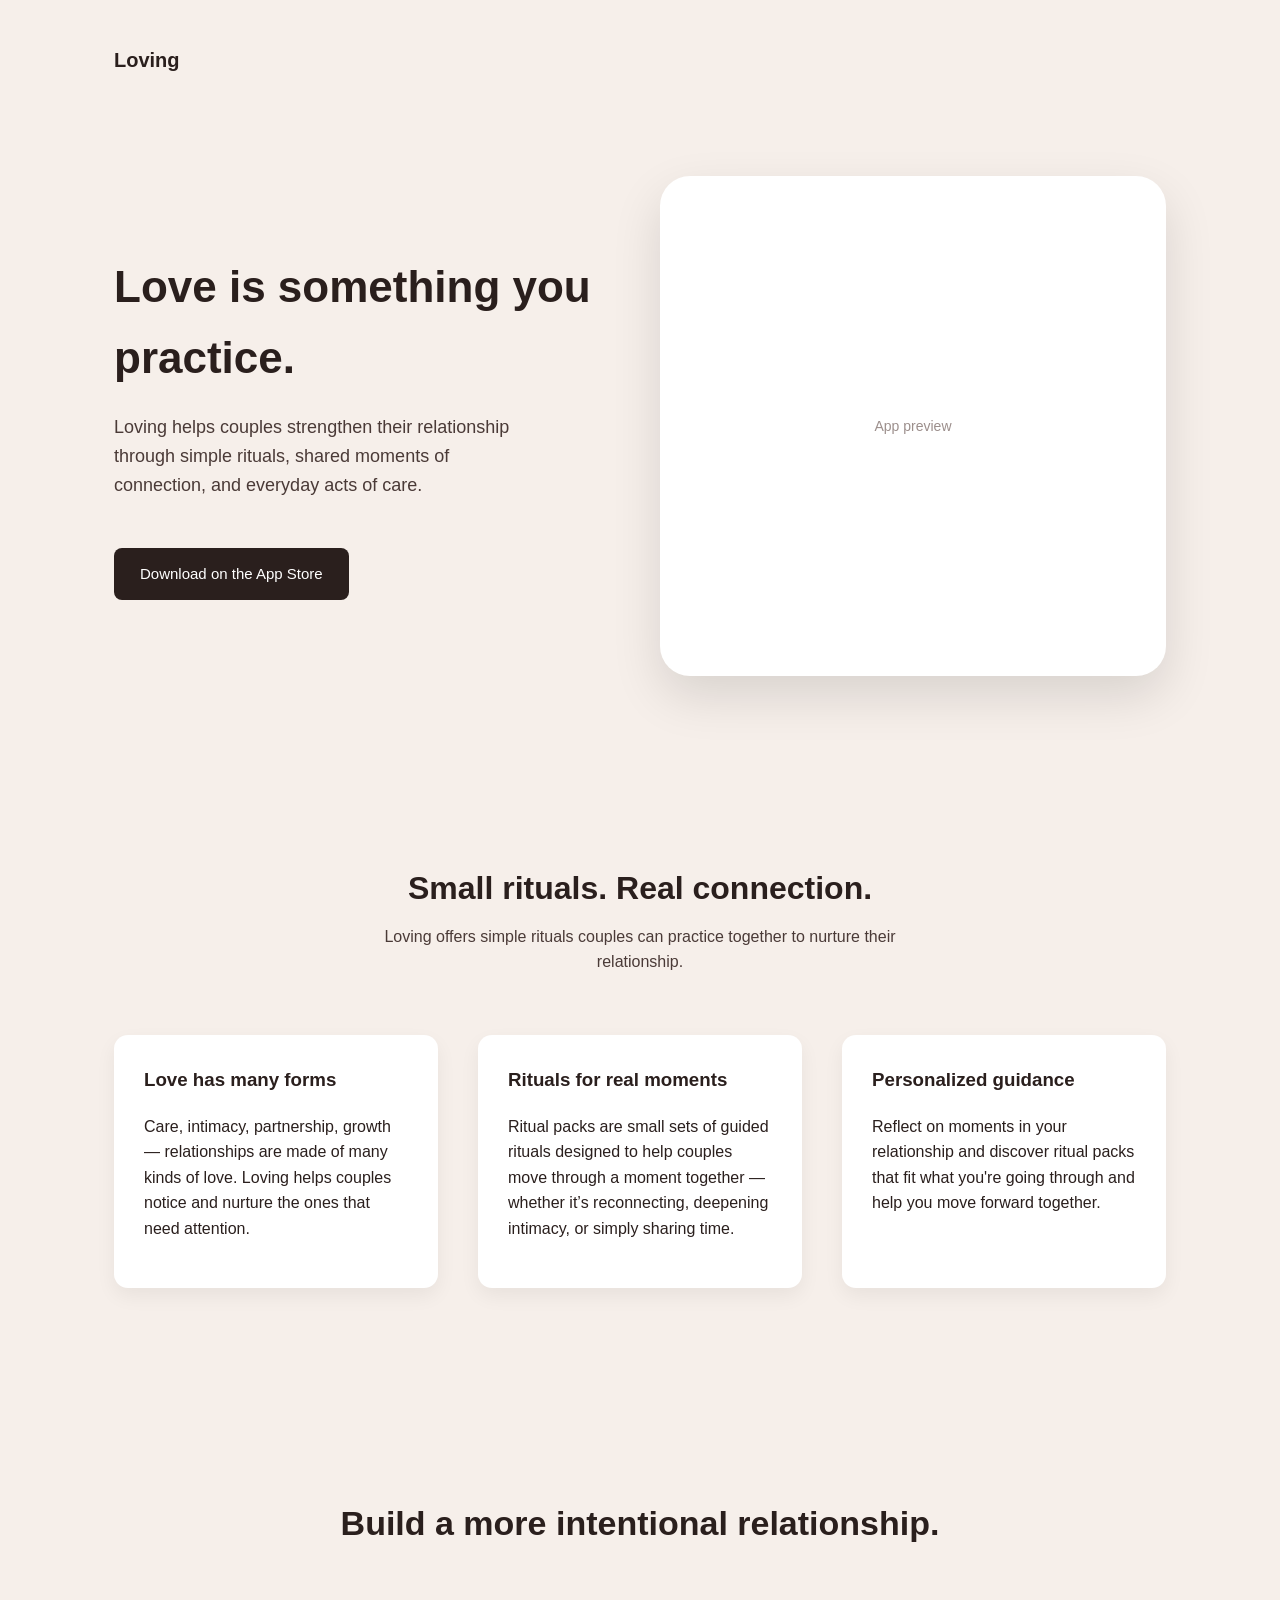
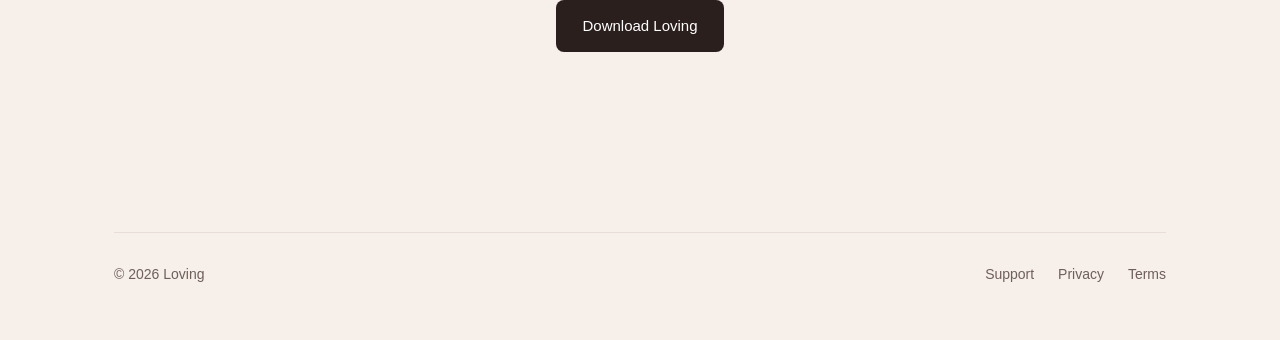
==== index.html @ 16f5c8bf "first commit" ====
<!DOCTYPE html>
<html lang="en">
<head>

<meta charset="UTF-8">
<meta name="viewport" content="width=device-width, initial-scale=1.0">

<title>Loving – Practice Love</title>

<style>

*{
box-sizing:border-box;
}

body{
margin:0;
font-family:-apple-system,BlinkMacSystemFont,"Segoe UI",Roboto,Helvetica,Arial,sans-serif;
background:#F6EFEA;
color:#2A1F1D;
line-height:1.6;
}

.container{
max-width:1100px;
margin:auto;
padding:24px;
}

header{
display:flex;
justify-content:space-between;
align-items:center;
padding:20px 0;
}

.logo{
font-weight:600;
font-size:20px;
}

nav a{
margin-left:22px;
text-decoration:none;
color:#4A3A37;
font-size:14px;
}

.hero{
display:grid;
grid-template-columns:1fr 1fr;
align-items:center;
gap:40px;
padding:80px 0;
}

.hero h1{
font-size:44px;
margin:0 0 20px 0;
}

.hero p{
font-size:18px;
color:#4A3A37;
max-width:420px;
}

.app-button{
margin-top:30px;
display:inline-block;
padding:14px 26px;
background:#2A1F1D;
color:white;
border-radius:8px;
text-decoration:none;
font-size:15px;
}

.phone{
background:white;
border-radius:30px;
height:500px;
box-shadow:0 20px 50px rgba(0,0,0,0.12);
display:flex;
align-items:center;
justify-content:center;
color:#9C8F8C;
font-size:14px;
}

.section{
padding:80px 0;
}

.section-title{
text-align:center;
margin-bottom:60px;
}

.section-title h2{
font-size:32px;
margin-bottom:10px;
}

.section-title p{
color:#4A3A37;
max-width:600px;
margin:auto;
}

.features{
display:grid;
grid-template-columns:repeat(3,1fr);
gap:40px;
}

.feature{
background:white;
padding:30px;
border-radius:14px;
box-shadow:0 8px 20px rgba(0,0,0,0.06);
}

.feature h3{
margin-top:0;
}

.rituals{
display:grid;
grid-template-columns:repeat(3,1fr);
gap:30px;
}

.ritual{
background:white;
padding:26px;
border-radius:14px;
box-shadow:0 8px 20px rgba(0,0,0,0.06);
}

.ritual-title{
font-weight:600;
margin-bottom:6px;
}

.cta{
text-align:center;
padding:100px 20px;
}

.cta h2{
font-size:34px;
margin-bottom:20px;
}

footer{
border-top:1px solid #E8DDD7;
margin-top:80px;
padding:30px 0;
display:flex;
justify-content:space-between;
flex-wrap:wrap;
font-size:14px;
color:#6F5F5B;
}

footer a{
text-decoration:none;
color:#6F5F5B;
margin-left:20px;
}

@media(max-width:900px){

.hero{
grid-template-columns:1fr;
text-align:center;
}

.hero p{
margin:auto;
}

.features{
grid-template-columns:1fr;
}

.rituals{
grid-template-columns:1fr;
}

}

</style>
</head>

<body>

<div class="container">

<header>
<div class="logo">Loving</div>
</header>

<section class="hero">

<div>

<h1>Love is something you practice.</h1>

<p>
Loving helps couples strengthen their relationship through simple rituals, shared moments of connection, and everyday acts of care.
</p>

<a class="app-button" href="#">
Download on the App Store
</a>

</div>

<div class="phone">
App preview
</div>

</section>

<section class="section">

<div class="section-title">
<h2>Small rituals. Real connection.</h2>
<p>
Loving offers simple rituals couples can practice together to nurture their relationship.
</p>
</div>

<div class="features">

<div class="feature">
<h3>Love has many forms</h3>
<p>
Care, intimacy, partnership, growth — relationships are made of many kinds of love. Loving helps couples notice and nurture the ones that need attention.
</p>
</div>

<div class="feature">
<h3>Rituals for real moments</h3>
<p>
Ritual packs are small sets of guided rituals designed to help couples move through a moment together — whether it’s reconnecting, deepening intimacy, or simply sharing time.
</p>
</div>

<div class="feature">
<h3>Personalized guidance</h3>
<p>
Reflect on moments in your relationship and discover ritual packs that fit what you're going through and help you move forward together.
</p>
</div>

</div>

</section>

<section class="cta">

<h2>Build a more intentional relationship.</h2>

<a class="app-button" href="#">
Download Loving
</a>

</section>

<footer>

<div>
© 2026 Loving
</div>

<div>
<a href="support.html">Support</a>
<a href="privacy.html">Privacy</a>
<a href="terms.html">Terms</a>
</div>

</footer>

</div>

</body>
</html>
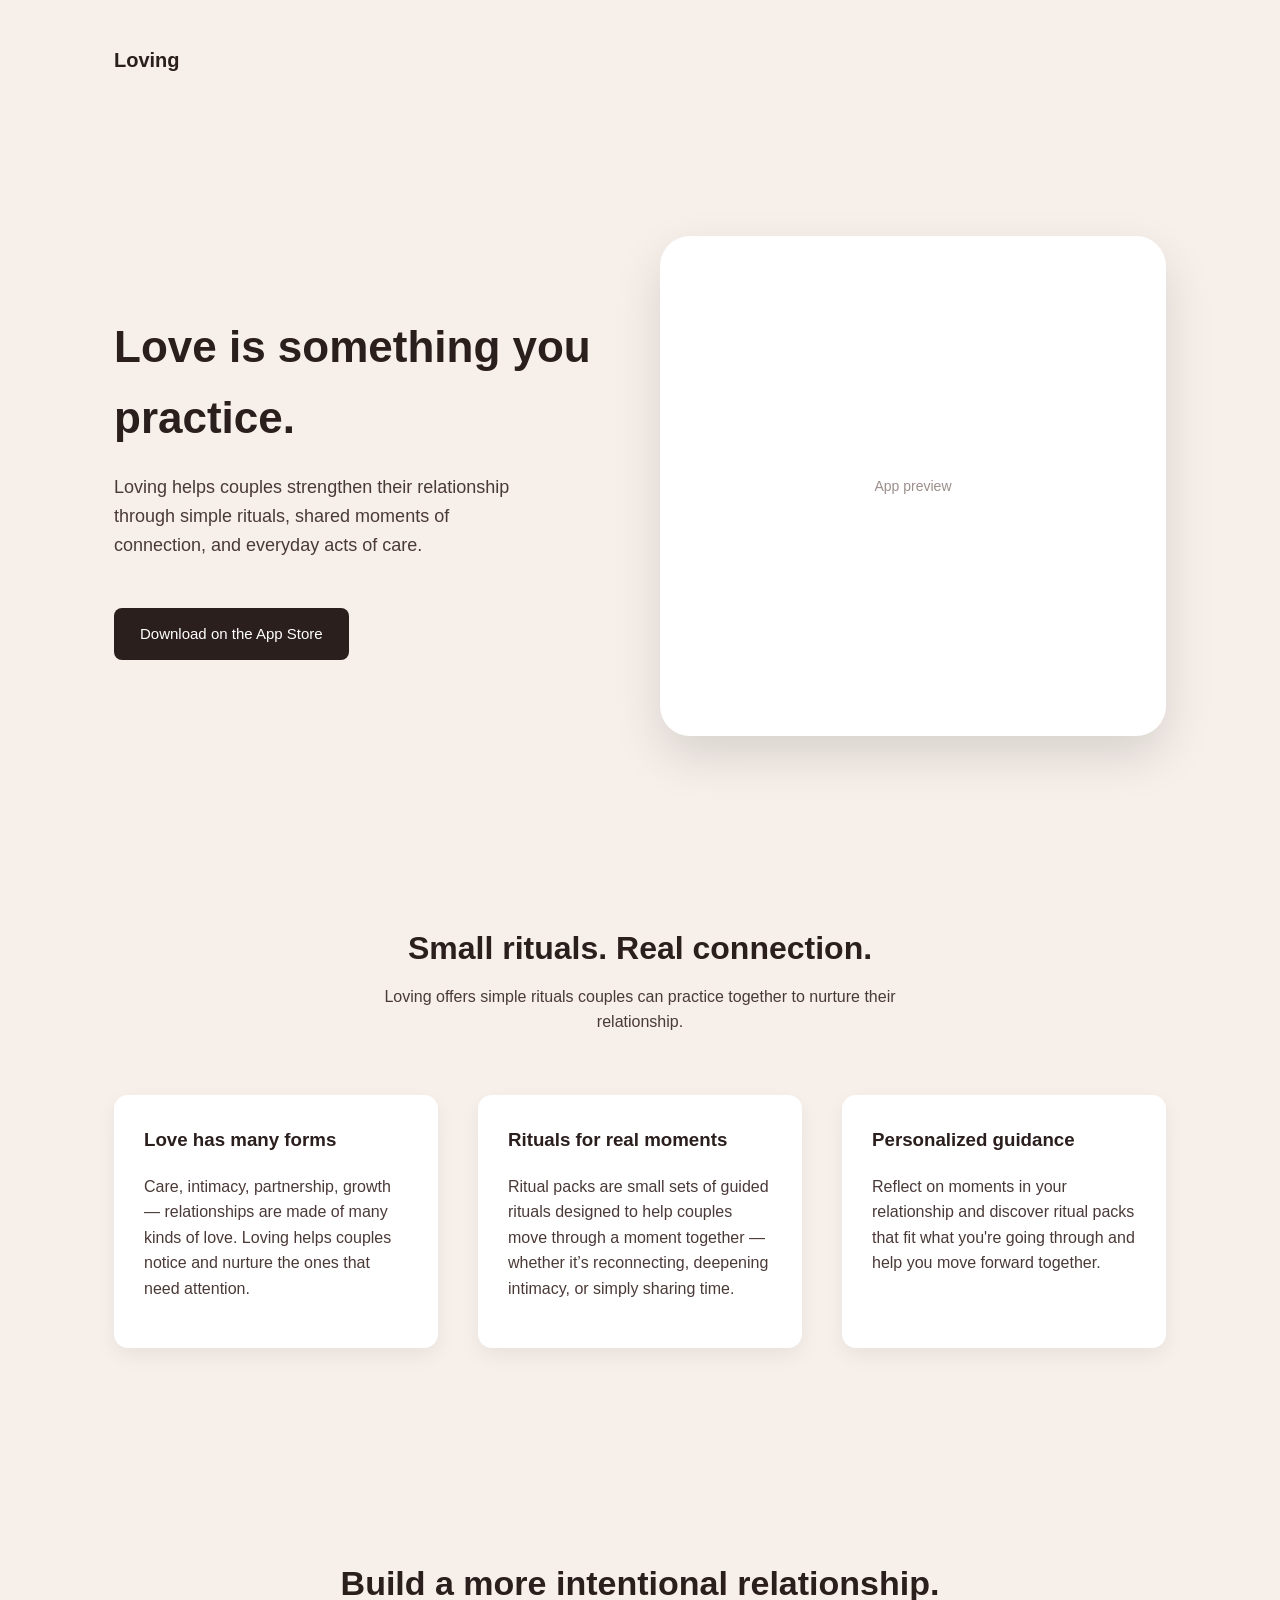
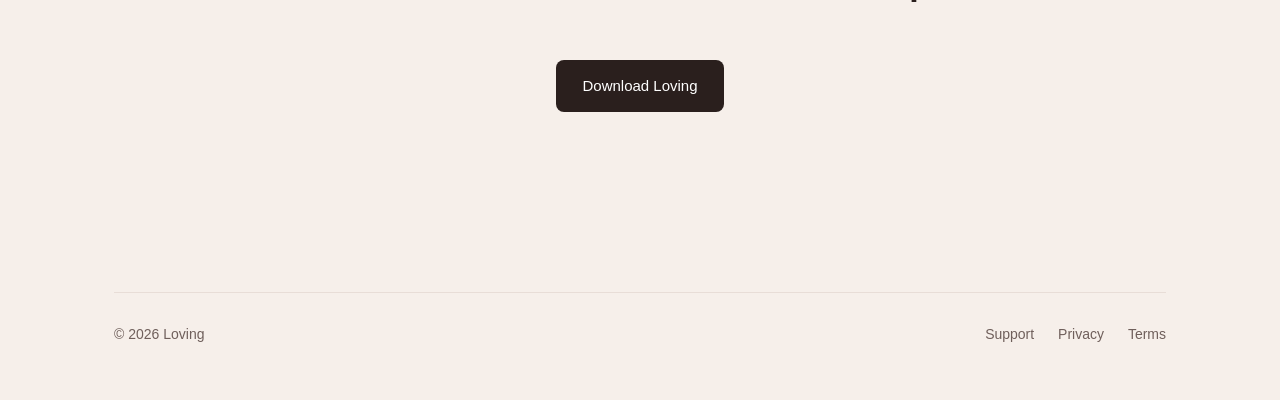
==== commit f9f2c770: "extracting styles.css" ====
--- a/index.html
+++ b/index.html
@@ -4,194 +4,9 @@
 
 <meta charset="UTF-8">
 <meta name="viewport" content="width=device-width, initial-scale=1.0">
+<link rel="stylesheet" href="styles.css">
 
 <title>Loving – Practice Love</title>
-
-<style>
-
-*{
-box-sizing:border-box;
-}
-
-body{
-margin:0;
-font-family:-apple-system,BlinkMacSystemFont,"Segoe UI",Roboto,Helvetica,Arial,sans-serif;
-background:#F6EFEA;
-color:#2A1F1D;
-line-height:1.6;
-}
-
-.container{
-max-width:1100px;
-margin:auto;
-padding:24px;
-}
-
-header{
-display:flex;
-justify-content:space-between;
-align-items:center;
-padding:20px 0;
-}
-
-.logo{
-font-weight:600;
-font-size:20px;
-}
-
-nav a{
-margin-left:22px;
-text-decoration:none;
-color:#4A3A37;
-font-size:14px;
-}
-
-.hero{
-display:grid;
-grid-template-columns:1fr 1fr;
-align-items:center;
-gap:40px;
-padding:80px 0;
-}
-
-.hero h1{
-font-size:44px;
-margin:0 0 20px 0;
-}
-
-.hero p{
-font-size:18px;
-color:#4A3A37;
-max-width:420px;
-}
-
-.app-button{
-margin-top:30px;
-display:inline-block;
-padding:14px 26px;
-background:#2A1F1D;
-color:white;
-border-radius:8px;
-text-decoration:none;
-font-size:15px;
-}
-
-.phone{
-background:white;
-border-radius:30px;
-height:500px;
-box-shadow:0 20px 50px rgba(0,0,0,0.12);
-display:flex;
-align-items:center;
-justify-content:center;
-color:#9C8F8C;
-font-size:14px;
-}
-
-.section{
-padding:80px 0;
-}
-
-.section-title{
-text-align:center;
-margin-bottom:60px;
-}
-
-.section-title h2{
-font-size:32px;
-margin-bottom:10px;
-}
-
-.section-title p{
-color:#4A3A37;
-max-width:600px;
-margin:auto;
-}
-
-.features{
-display:grid;
-grid-template-columns:repeat(3,1fr);
-gap:40px;
-}
-
-.feature{
-background:white;
-padding:30px;
-border-radius:14px;
-box-shadow:0 8px 20px rgba(0,0,0,0.06);
-}
-
-.feature h3{
-margin-top:0;
-}
-
-.rituals{
-display:grid;
-grid-template-columns:repeat(3,1fr);
-gap:30px;
-}
-
-.ritual{
-background:white;
-padding:26px;
-border-radius:14px;
-box-shadow:0 8px 20px rgba(0,0,0,0.06);
-}
-
-.ritual-title{
-font-weight:600;
-margin-bottom:6px;
-}
-
-.cta{
-text-align:center;
-padding:100px 20px;
-}
-
-.cta h2{
-font-size:34px;
-margin-bottom:20px;
-}
-
-footer{
-border-top:1px solid #E8DDD7;
-margin-top:80px;
-padding:30px 0;
-display:flex;
-justify-content:space-between;
-flex-wrap:wrap;
-font-size:14px;
-color:#6F5F5B;
-}
-
-footer a{
-text-decoration:none;
-color:#6F5F5B;
-margin-left:20px;
-}
-
-@media(max-width:900px){
-
-.hero{
-grid-template-columns:1fr;
-text-align:center;
-}
-
-.hero p{
-margin:auto;
-}
-
-.features{
-grid-template-columns:1fr;
-}
-
-.rituals{
-grid-template-columns:1fr;
-}
-
-}
-
-</style>
 </head>
 
 <body>
--- a/styles.css
+++ b/styles.css
@@ -0,0 +1,235 @@
+/* CSS Variables */
+:root {
+  --text-primary: #2A1F1D;
+  --text-secondary: #4A3A37;
+  --text-muted: #6F5F5B;
+  --background: #F6EFEA;
+  --surface: #ffffff;
+  --border: #E8DDD7;
+  --shadow-sm: 0 4px 12px rgba(0, 0, 0, 0.05);
+  --shadow-md: 0 8px 20px rgba(0, 0, 0, 0.06);
+  --shadow-lg: 0 20px 50px rgba(0, 0, 0, 0.12);
+}
+
+/* Base Styles */
+* {
+  box-sizing: border-box;
+}
+
+body {
+  margin: 0;
+  font-family: -apple-system, BlinkMacSystemFont, "Segoe UI", Roboto, Helvetica, Arial, sans-serif;
+  background: var(--background);
+  color: var(--text-primary);
+  line-height: 1.6;
+}
+
+/* Container */
+.container {
+  max-width: 1100px;
+  margin: auto;
+  padding: 24px;
+}
+
+/* Header */
+header {
+  display: flex;
+  justify-content: space-between;
+  align-items: center;
+  padding: 20px 0;
+  margin-bottom: 60px;
+}
+
+.logo {
+  font-weight: 600;
+  font-size: 20px;
+}
+
+/* Navigation */
+nav a {
+  margin-left: 22px;
+  text-decoration: none;
+  color: var(--text-secondary);
+  font-size: 14px;
+}
+
+/* Hero Section */
+.hero {
+  display: grid;
+  grid-template-columns: 1fr 1fr;
+  align-items: center;
+  gap: 40px;
+  padding: 80px 0;
+}
+
+.hero h1 {
+  font-size: 44px;
+  margin: 0 0 20px 0;
+}
+
+.hero p {
+  font-size: 18px;
+  color: var(--text-secondary);
+  max-width: 420px;
+}
+
+/* Phone Mockup */
+.phone {
+  background: var(--surface);
+  border-radius: 30px;
+  height: 500px;
+  box-shadow: var(--shadow-lg);
+  display: flex;
+  align-items: center;
+  justify-content: center;
+  color: #9C8F8C;
+  font-size: 14px;
+}
+
+/* Buttons */
+.app-button {
+  margin-top: 30px;
+  display: inline-block;
+  padding: 14px 26px;
+  background: var(--text-primary);
+  color: var(--surface);
+  border-radius: 8px;
+  text-decoration: none;
+  font-size: 15px;
+}
+
+/* Sections */
+.section {
+  padding: 80px 0;
+}
+
+.section-title {
+  text-align: center;
+  margin-bottom: 60px;
+}
+
+.section-title h2 {
+  font-size: 32px;
+  margin-bottom: 10px;
+}
+
+.section-title p {
+  color: var(--text-secondary);
+  max-width: 600px;
+  margin: auto;
+}
+
+/* Features Grid */
+.features {
+  display: grid;
+  grid-template-columns: repeat(3, 1fr);
+  gap: 40px;
+}
+
+.feature {
+  background: var(--surface);
+  padding: 30px;
+  border-radius: 14px;
+  box-shadow: var(--shadow-md);
+}
+
+.feature h3 {
+  margin-top: 0;
+}
+
+/* Rituals Grid */
+.rituals {
+  display: grid;
+  grid-template-columns: repeat(3, 1fr);
+  gap: 30px;
+}
+
+.ritual {
+  background: var(--surface);
+  padding: 26px;
+  border-radius: 14px;
+  box-shadow: var(--shadow-md);
+}
+
+.ritual-title {
+  font-weight: 600;
+  margin-bottom: 6px;
+}
+
+/* Call to Action */
+.cta {
+  text-align: center;
+  padding: 100px 20px;
+}
+
+.cta h2 {
+  font-size: 34px;
+  margin-bottom: 20px;
+}
+
+/* Contact Card */
+.contact {
+  background: var(--surface);
+  padding: 30px;
+  border-radius: 12px;
+  margin-top: 30px;
+  box-shadow: var(--shadow-sm);
+}
+
+/* Typography */
+h1 {
+  font-size: 34px;
+  margin-bottom: 20px;
+}
+
+h1,
+h2 {
+  color: var(--text-primary);
+}
+
+p {
+  font-size: 16px;
+  color: var(--text-secondary);
+}
+
+small {
+  color: #666;
+}
+
+/* Footer */
+footer {
+  border-top: 1px solid var(--border);
+  margin-top: 80px;
+  padding: 30px 0;
+  display: flex;
+  justify-content: space-between;
+  flex-wrap: wrap;
+  font-size: 14px;
+  color: var(--text-muted);
+}
+
+footer a {
+  text-decoration: none;
+  color: var(--text-muted);
+  margin-left: 20px;
+}
+
+/* Responsive Design */
+@media (max-width: 900px) {
+  .hero {
+    grid-template-columns: 1fr;
+    text-align: center;
+  }
+
+  .hero p {
+    margin: auto;
+  }
+
+  .features {
+    grid-template-columns: 1fr;
+  }
+
+  .rituals {
+    grid-template-columns: 1fr;
+  }
+}
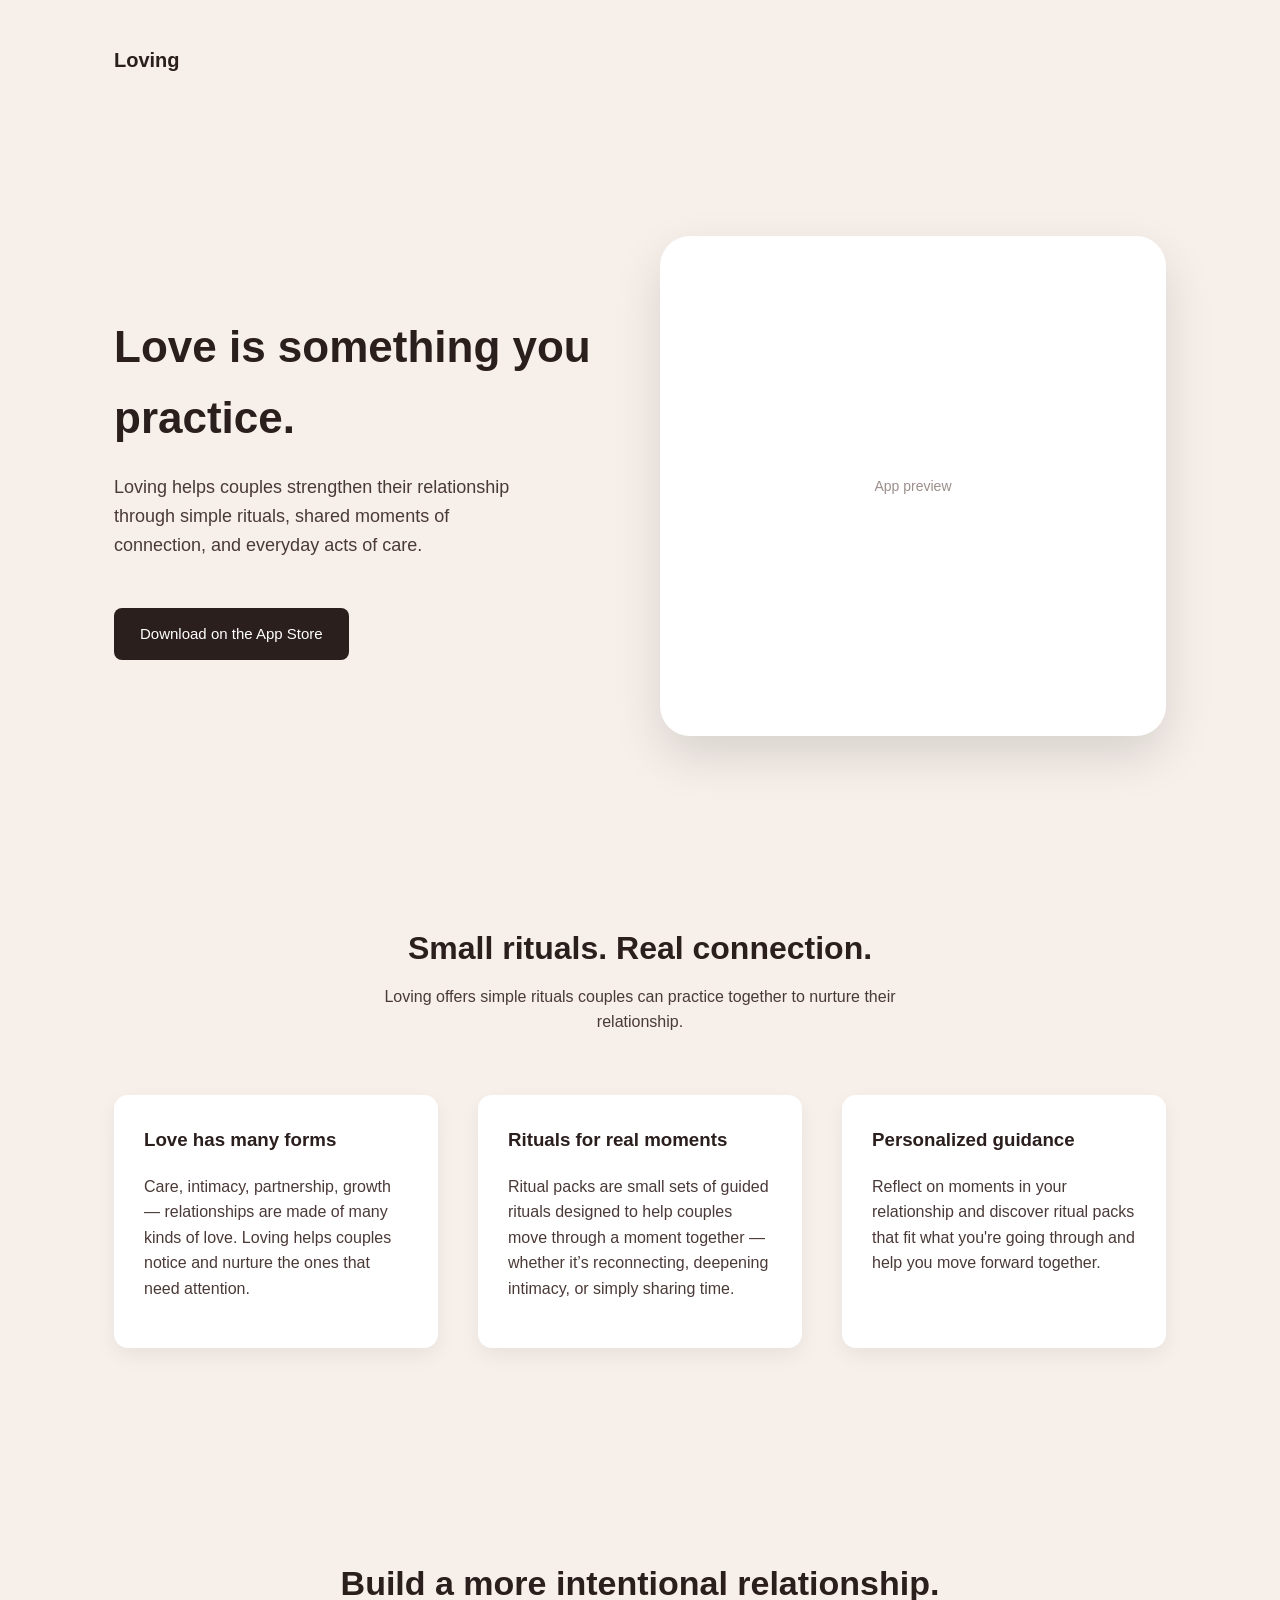
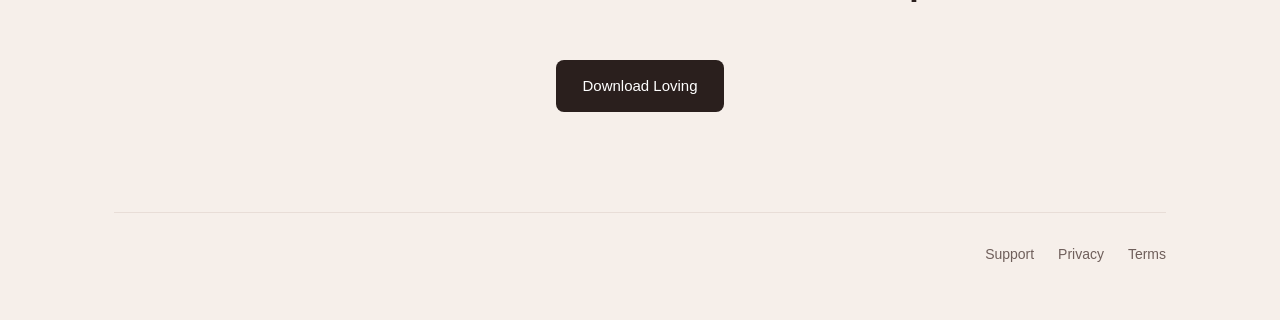
==== commit ebc3f0b3: "footer changes" ====
--- a/index.html
+++ b/index.html
@@ -1,105 +1,80 @@
 <!DOCTYPE html>
 <html lang="en">
 <head>
-
-<meta charset="UTF-8">
-<meta name="viewport" content="width=device-width, initial-scale=1.0">
-<link rel="stylesheet" href="styles.css">
-
-<title>Loving – Practice Love</title>
+  <meta charset="UTF-8">
+  <meta name="viewport" content="width=device-width, initial-scale=1.0">
+  <link rel="stylesheet" href="styles.css">
+  <title>Loving – Practice Love</title>
 </head>
 
 <body>
+  <div class="container">
+    <header>
+      <div class="logo">Loving</div>
+    </header>
 
-<div class="container">
+    <section class="hero">
+      <div>
+        <h1>Love is something you practice.</h1>
+        <p>
+          Loving helps couples strengthen their relationship through simple rituals, shared moments of connection, and everyday acts of care.
+        </p>
+        <a class="app-button" href="#">
+          Download on the App Store
+        </a>
+      </div>
 
-<header>
-<div class="logo">Loving</div>
-</header>
+      <div class="phone">
+        App preview
+      </div>
+    </section>
 
-<section class="hero">
+    <section class="section">
+      <div class="section-title">
+        <h2>Small rituals. Real connection.</h2>
+        <p>
+          Loving offers simple rituals couples can practice together to nurture their relationship.
+        </p>
+      </div>
 
-<div>
+      <div class="features">
+        <div class="feature">
+          <h3>Love has many forms</h3>
+          <p>
+            Care, intimacy, partnership, growth — relationships are made of many kinds of love. Loving helps couples notice and nurture the ones that need attention.
+          </p>
+        </div>
 
-<h1>Love is something you practice.</h1>
+        <div class="feature">
+          <h3>Rituals for real moments</h3>
+          <p>
+            Ritual packs are small sets of guided rituals designed to help couples move through a moment together — whether it’s reconnecting, deepening intimacy, or simply sharing time.
+          </p>
+        </div>
 
-<p>
-Loving helps couples strengthen their relationship through simple rituals, shared moments of connection, and everyday acts of care.
-</p>
+        <div class="feature">
+          <h3>Personalized guidance</h3>
+          <p>
+            Reflect on moments in your relationship and discover ritual packs that fit what you're going through and help you move forward together.
+          </p>
+        </div>
+      </div>
+    </section>
 
-<a class="app-button" href="#">
-Download on the App Store
-</a>
+    <section class="cta">
+      <h2>Build a more intentional relationship.</h2>
+      <a class="app-button" href="#">
+        Download Loving
+      </a>
+    </section>
 
-</div>
-
-<div class="phone">
-App preview
-</div>
-
-</section>
-
-<section class="section">
-
-<div class="section-title">
-<h2>Small rituals. Real connection.</h2>
-<p>
-Loving offers simple rituals couples can practice together to nurture their relationship.
-</p>
-</div>
-
-<div class="features">
-
-<div class="feature">
-<h3>Love has many forms</h3>
-<p>
-Care, intimacy, partnership, growth — relationships are made of many kinds of love. Loving helps couples notice and nurture the ones that need attention.
-</p>
-</div>
-
-<div class="feature">
-<h3>Rituals for real moments</h3>
-<p>
-Ritual packs are small sets of guided rituals designed to help couples move through a moment together — whether it’s reconnecting, deepening intimacy, or simply sharing time.
-</p>
-</div>
-
-<div class="feature">
-<h3>Personalized guidance</h3>
-<p>
-Reflect on moments in your relationship and discover ritual packs that fit what you're going through and help you move forward together.
-</p>
-</div>
-
-</div>
-
-</section>
-
-<section class="cta">
-
-<h2>Build a more intentional relationship.</h2>
-
-<a class="app-button" href="#">
-Download Loving
-</a>
-
-</section>
-
-<footer>
-
-<div>
-© 2026 Loving
-</div>
-
-<div>
-<a href="support.html">Support</a>
-<a href="privacy.html">Privacy</a>
-<a href="terms.html">Terms</a>
-</div>
-
-</footer>
-
-</div>
-
+    <footer>
+      <div>
+        <a href="support.html">Support</a>
+        <a href="privacy.html">Privacy</a>
+        <a href="terms.html">Terms</a>
+      </div>
+    </footer>
+  </div>
 </body>
 </html>
--- a/styles.css
+++ b/styles.css
@@ -18,6 +18,7 @@
 
 body {
   margin: 0;
+  min-height: 100vh;
   font-family: -apple-system, BlinkMacSystemFont, "Segoe UI", Roboto, Helvetica, Arial, sans-serif;
   background: var(--background);
   color: var(--text-primary);
@@ -28,7 +29,10 @@
 .container {
   max-width: 1100px;
   margin: auto;
+  min-height: 100vh;
   padding: 24px;
+  display: flex;
+  flex-direction: column;
 }
 
 /* Header */
@@ -43,14 +47,6 @@
 .logo {
   font-weight: 600;
   font-size: 20px;
-}
-
-/* Navigation */
-nav a {
-  margin-left: 22px;
-  text-decoration: none;
-  color: var(--text-secondary);
-  font-size: 14px;
 }
 
 /* Hero Section */
@@ -137,25 +133,6 @@
   margin-top: 0;
 }
 
-/* Rituals Grid */
-.rituals {
-  display: grid;
-  grid-template-columns: repeat(3, 1fr);
-  gap: 30px;
-}
-
-.ritual {
-  background: var(--surface);
-  padding: 26px;
-  border-radius: 14px;
-  box-shadow: var(--shadow-md);
-}
-
-.ritual-title {
-  font-weight: 600;
-  margin-bottom: 6px;
-}
-
 /* Call to Action */
 .cta {
   text-align: center;
@@ -167,15 +144,6 @@
   margin-bottom: 20px;
 }
 
-/* Contact Card */
-.contact {
-  background: var(--surface);
-  padding: 30px;
-  border-radius: 12px;
-  margin-top: 30px;
-  box-shadow: var(--shadow-sm);
-}
-
 /* Typography */
 h1 {
   font-size: 34px;
@@ -199,10 +167,10 @@
 /* Footer */
 footer {
   border-top: 1px solid var(--border);
-  margin-top: 80px;
+  margin-top: auto;
   padding: 30px 0;
   display: flex;
-  justify-content: space-between;
+  justify-content: flex-end;
   flex-wrap: wrap;
   font-size: 14px;
   color: var(--text-muted);
@@ -212,6 +180,60 @@
   text-decoration: none;
   color: var(--text-muted);
   margin-left: 20px;
+}
+
+/* Policy Pages */
+.policy-hero {
+  text-align: center;
+  padding: 40px 0 60px 0;
+}
+
+.policy-hero h1 {
+  font-size: 38px;
+  margin-bottom: 10px;
+}
+
+.policy-hero small {
+  color: var(--text-muted);
+  font-size: 14px;
+}
+
+.policy-section {
+  margin-bottom: 48px;
+}
+
+.policy-section h2 {
+  font-size: 24px;
+  margin-top: 0;
+  margin-bottom: 16px;
+  color: var(--text-primary);
+}
+
+.policy-section h3 {
+  font-size: 18px;
+  margin-top: 28px;
+  margin-bottom: 12px;
+  color: var(--text-primary);
+}
+
+.policy-section p {
+  margin: 0 0 16px 0;
+  line-height: 1.7;
+}
+
+.policy-section ul {
+  margin: 0 0 16px 0;
+  padding-left: 25px;
+}
+
+.policy-section li {
+  margin-bottom: 10px;
+  color: var(--text-secondary);
+  line-height: 1.6;
+}
+
+.policy-section > *:last-child {
+  margin-bottom: 0;
 }
 
 /* Responsive Design */
@@ -229,7 +251,12 @@
     grid-template-columns: 1fr;
   }
 
-  .rituals {
-    grid-template-columns: 1fr;
-  }
-}
+  .policy-section {
+    margin-bottom: 40px;
+  }
+
+  .policy-hero h1 {
+    font-size: 32px;
+  }
+
+}
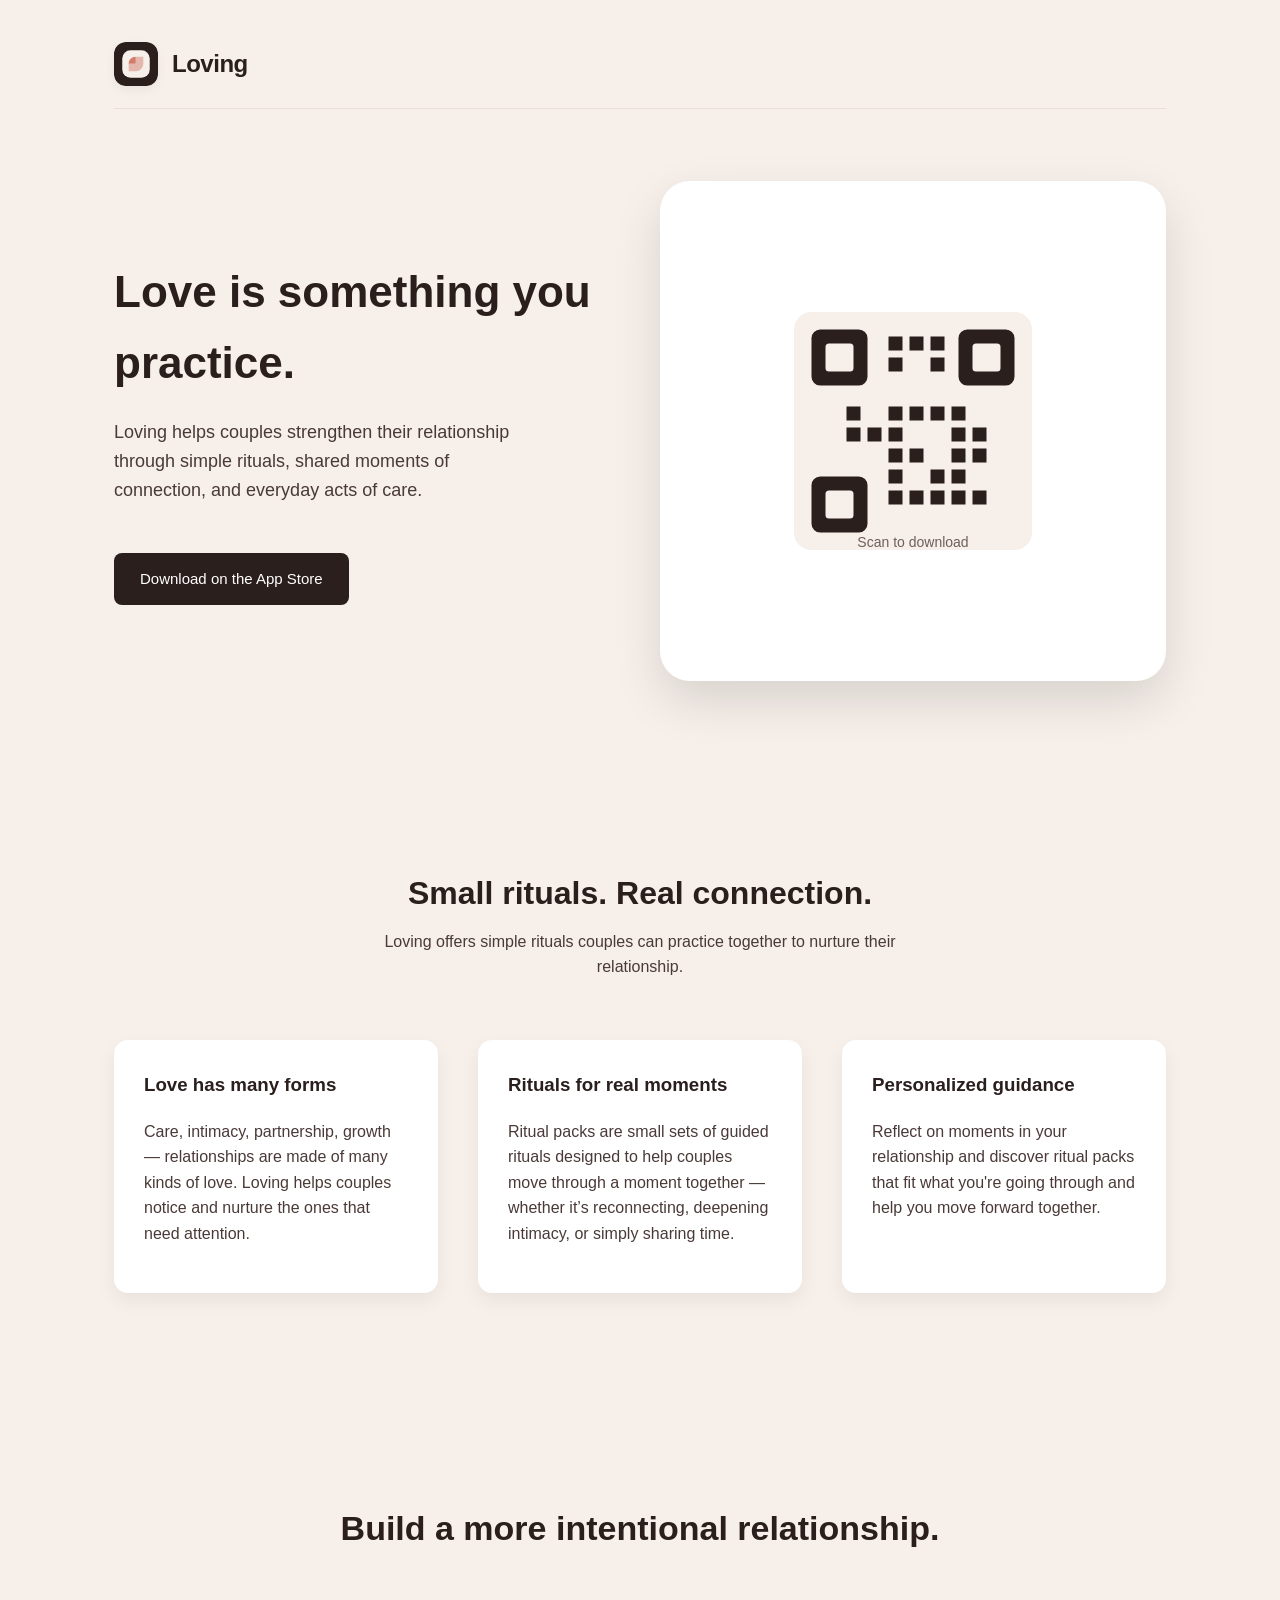
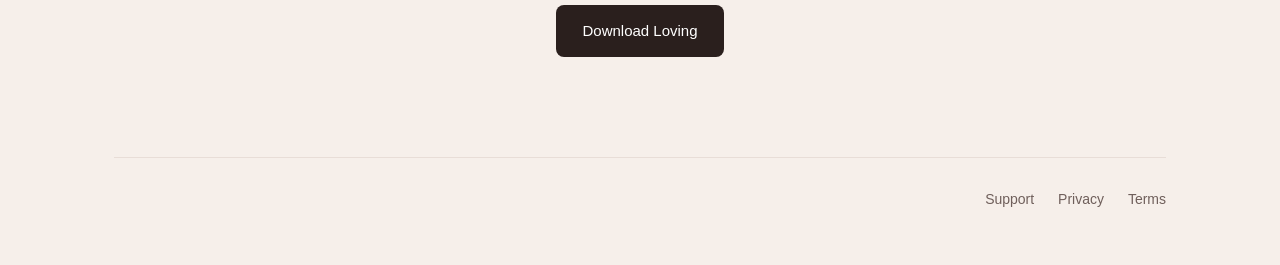
==== commit 6b20ee95: "adding brand icon and qr code" ====
--- a/index.html
+++ b/index.html
@@ -10,7 +10,10 @@
 <body>
   <div class="container">
     <header>
-      <div class="logo">Loving</div>
+      <div class="brand">
+        <img class="brand-icon" src="app-icon-placeholder.svg" alt="Loving app icon placeholder">
+        <div class="logo">Loving</div>
+      </div>
     </header>
 
     <section class="hero">
@@ -19,13 +22,13 @@
         <p>
           Loving helps couples strengthen their relationship through simple rituals, shared moments of connection, and everyday acts of care.
         </p>
-        <a class="app-button" href="#">
+        <a class="app-button" href="https://example.com/app-store">
           Download on the App Store
         </a>
       </div>
 
       <div class="phone">
-        App preview
+        <img class="qr-code" src="qr-placeholder.svg" alt="QR code placeholder for Loving app download">
       </div>
     </section>
 
@@ -63,7 +66,7 @@
 
     <section class="cta">
       <h2>Build a more intentional relationship.</h2>
-      <a class="app-button" href="#">
+      <a class="app-button" href="https://example.com/loving-download">
         Download Loving
       </a>
     </section>
--- a/styles.css
+++ b/styles.css
@@ -38,15 +38,30 @@
 /* Header */
 header {
   display: flex;
-  justify-content: space-between;
-  align-items: center;
-  padding: 20px 0;
-  margin-bottom: 60px;
+  align-items: center;
+  padding: 18px 0 22px 0;
+  margin-bottom: 28px;
+  border-bottom: 1px solid var(--border);
+}
+
+.brand {
+  display: inline-flex;
+  align-items: center;
+  gap: 14px;
+}
+
+.brand-icon {
+  width: 44px;
+  height: 44px;
+  border-radius: 12px;
+  box-shadow: var(--shadow-sm);
+  flex-shrink: 0;
 }
 
 .logo {
   font-weight: 600;
-  font-size: 20px;
+  font-size: 24px;
+  letter-spacing: -0.02em;
 }
 
 /* Hero Section */
@@ -55,7 +70,7 @@
   grid-template-columns: 1fr 1fr;
   align-items: center;
   gap: 40px;
-  padding: 80px 0;
+  padding: 44px 0 80px 0;
 }
 
 .hero h1 {
@@ -74,12 +89,19 @@
   background: var(--surface);
   border-radius: 30px;
   height: 500px;
+  padding: 28px;
   box-shadow: var(--shadow-lg);
   display: flex;
   align-items: center;
   justify-content: center;
-  color: #9C8F8C;
-  font-size: 14px;
+}
+
+.qr-code {
+  width: 100%;
+  max-width: 280px;
+  height: auto;
+  display: block;
+  border-radius: 20px;
 }
 
 /* Buttons */
@@ -238,15 +260,24 @@
 
 /* Responsive Design */
 @media (max-width: 900px) {
+  header {
+    margin-bottom: 20px;
+  }
+
   .hero {
     grid-template-columns: 1fr;
     text-align: center;
+    padding-top: 28px;
   }
 
   .hero p {
     margin: auto;
   }
 
+  .brand {
+    margin: 0 auto;
+  }
+
   .features {
     grid-template-columns: 1fr;
   }
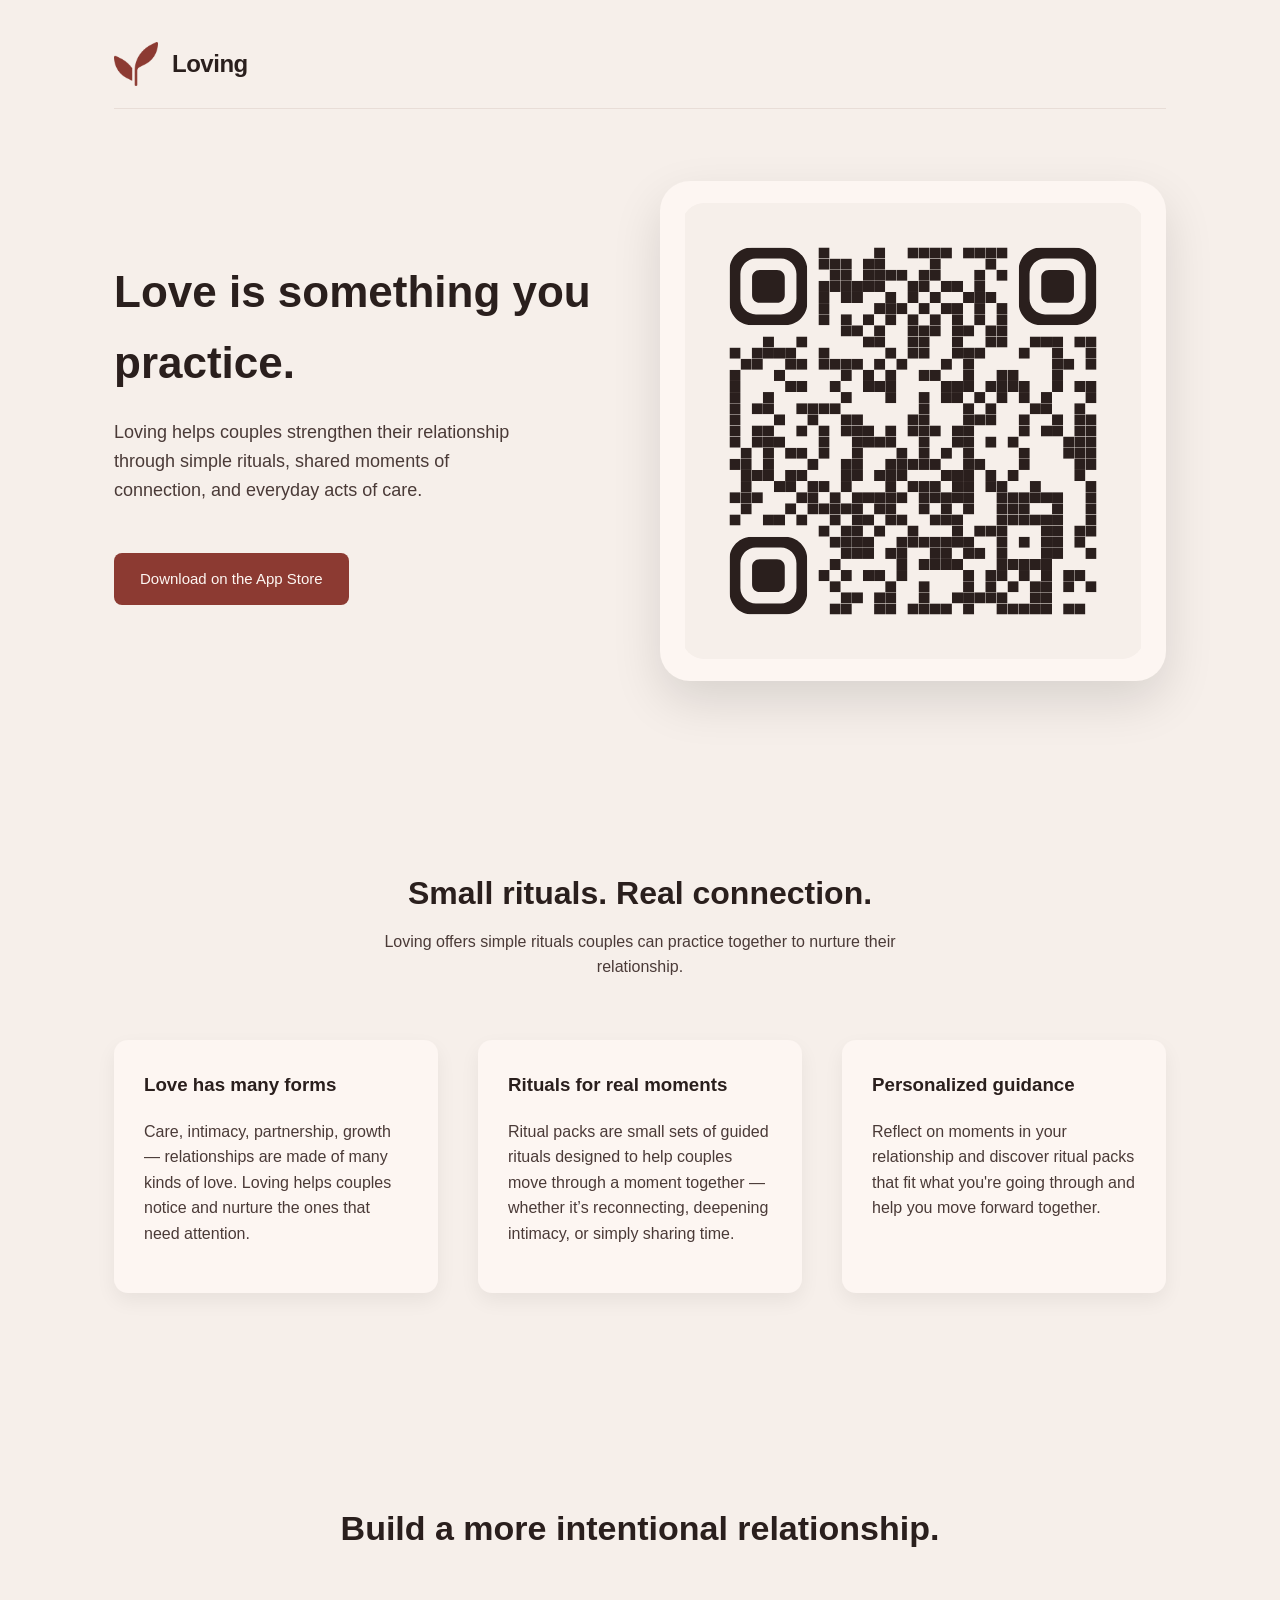
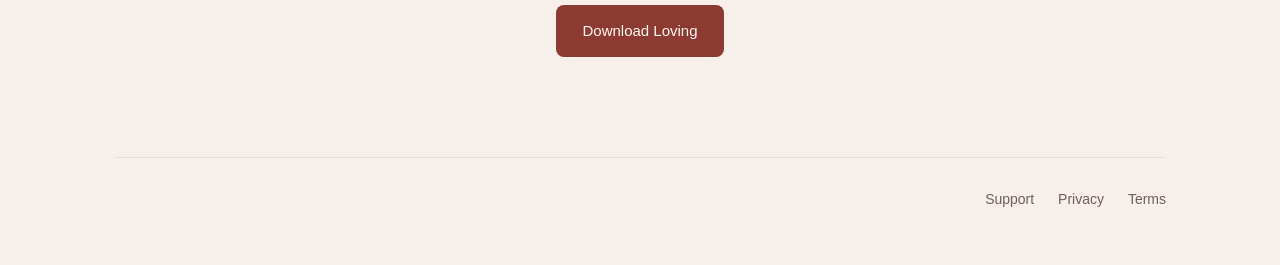
==== commit 4e4c28ae: "adding brand icon and qr code" ====
--- a/index.html
+++ b/index.html
@@ -11,7 +11,7 @@
   <div class="container">
     <header>
       <div class="brand">
-        <img class="brand-icon" src="app-icon-placeholder.svg" alt="Loving app icon placeholder">
+        <img class="brand-icon" src="brand-icon.svg" alt="Loving app icon">
         <div class="logo">Loving</div>
       </div>
     </header>
@@ -22,13 +22,13 @@
         <p>
           Loving helps couples strengthen their relationship through simple rituals, shared moments of connection, and everyday acts of care.
         </p>
-        <a class="app-button" href="https://example.com/app-store">
+        <a class="app-button" href="https://apps.apple.com/in/app/loving-relationship-rituals/id6761259999">
           Download on the App Store
         </a>
       </div>
 
       <div class="phone">
-        <img class="qr-code" src="qr-placeholder.svg" alt="QR code placeholder for Loving app download">
+        <img class="qr-code" src="qr-code.svg" alt="QR code for Loving app download">
       </div>
     </section>
 
--- a/styles.css
+++ b/styles.css
@@ -1,10 +1,11 @@
 /* CSS Variables */
 :root {
+  --brand: #8C3A32;
   --text-primary: #2A1F1D;
   --text-secondary: #4A3A37;
   --text-muted: #6F5F5B;
   --background: #F6EFEA;
-  --surface: #ffffff;
+  --surface: #FDF6F2;
   --border: #E8DDD7;
   --shadow-sm: 0 4px 12px rgba(0, 0, 0, 0.05);
   --shadow-md: 0 8px 20px rgba(0, 0, 0, 0.06);
@@ -53,9 +54,9 @@
 .brand-icon {
   width: 44px;
   height: 44px;
-  border-radius: 12px;
-  box-shadow: var(--shadow-sm);
   flex-shrink: 0;
+  object-fit: contain;
+  display: block;
 }
 
 .logo {
@@ -89,7 +90,7 @@
   background: var(--surface);
   border-radius: 30px;
   height: 500px;
-  padding: 28px;
+  padding: 22px;
   box-shadow: var(--shadow-lg);
   display: flex;
   align-items: center;
@@ -98,10 +99,12 @@
 
 .qr-code {
   width: 100%;
-  max-width: 280px;
-  height: auto;
+  height: 100%;
+  max-width: none;
+  max-height: 100%;
   display: block;
-  border-radius: 20px;
+  object-fit: contain;
+  border-radius: 22px;
 }
 
 /* Buttons */
@@ -109,7 +112,7 @@
   margin-top: 30px;
   display: inline-block;
   padding: 14px 26px;
-  background: var(--text-primary);
+  background: var(--brand);
   color: var(--surface);
   border-radius: 8px;
   text-decoration: none;
@@ -207,7 +210,7 @@
 /* Policy Pages */
 .policy-hero {
   text-align: center;
-  padding: 40px 0 60px 0;
+  padding: 10px 0 60px 0;
 }
 
 .policy-hero h1 {
